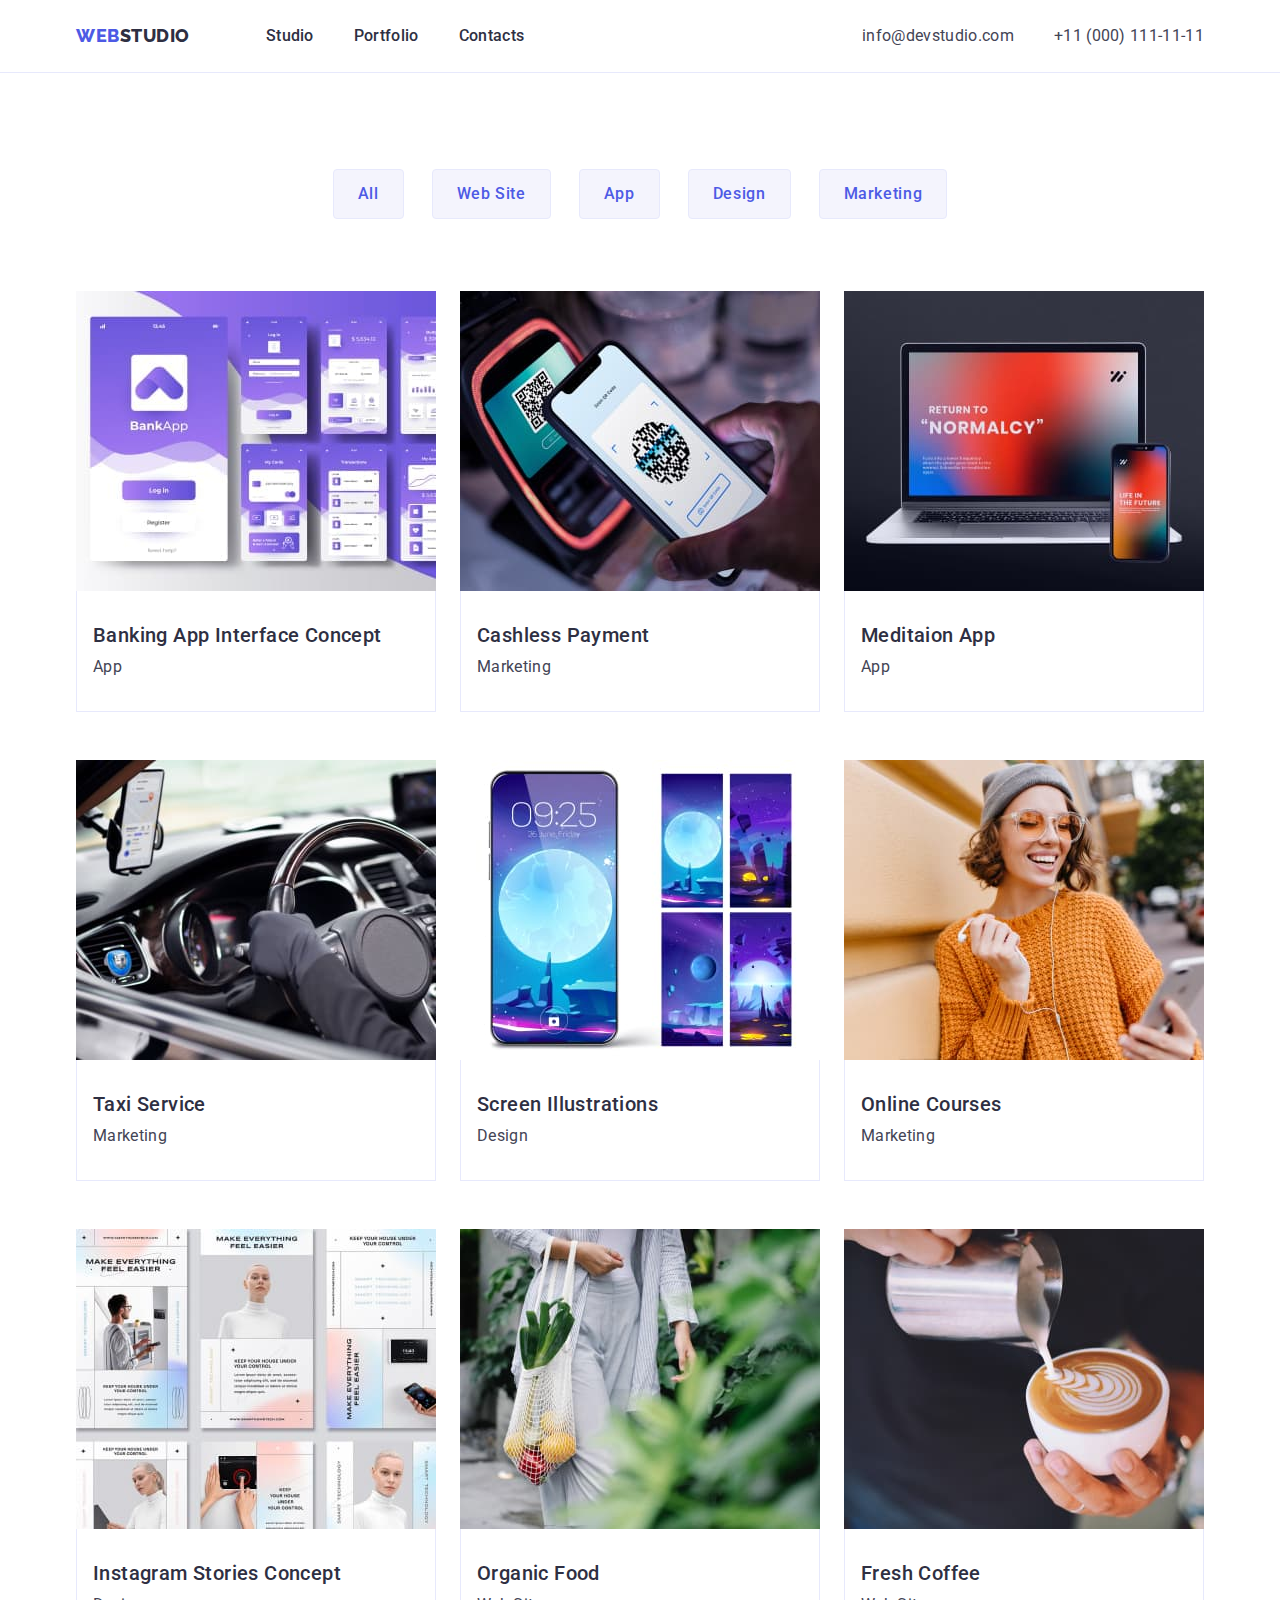
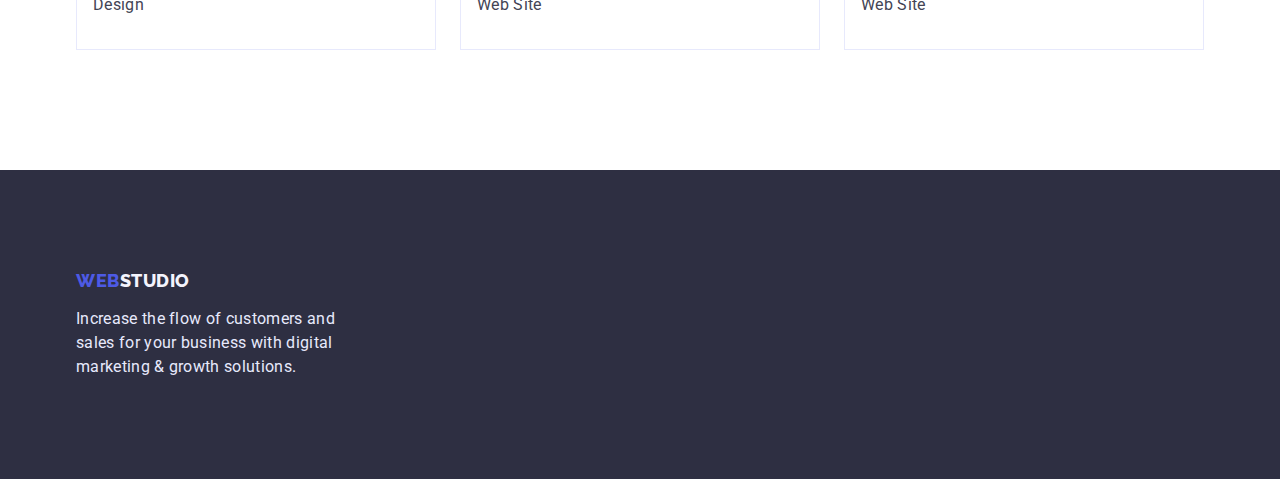
==== portfolio.html @ 1bf8ed66 "Initial commit" ====
<!DOCTYPE html>
<html lang="en">
  <head>
    <meta charset="UTF-8" />
    <meta http-equiv="X-UA-Compatible" content="IE=edge" />
    <meta name="viewport" content="width=, initial-scale=1.0" />
    <title>Document</title>
    <link rel="preconnect" href="https://fonts.googleapis.com" />
    <link rel="preconnect" href="https://fonts.gstatic.com" crossorigin />
    <link
      href="https://fonts.googleapis.com/css2?family=Raleway:wght@800&family=Roboto:wght@400;500;700;900&display=swap"
      rel="stylesheet"
    />
    <link
      rel="stylesheet"
      href="https://cdn.jsdelivr.net/npm/modern-normalize@1.1.0/modern-normalize.min.css"
    />
    <link rel="stylesheet" href="./css/style.css" />
  </head>
  <body>
    <header class="section-header">
      <div class="container header-container">
        <nav class="header-navigation">
          <a class="header-logo link" href="./index.html">
            <span>Web</span>Studio</a
          >
          <ul class="header-list list">
            <li class="header-links">
              <a class="header-link link" href="./index.html">Studio</a>
            </li>
            <li class="header-links">
              <a class="header-link link" href="./index.html">Portfolio</a>
            </li>
            <li class="header-links">
              <a class="header-link link" href="#Contacts">Contacts</a>
            </li>
          </ul>
        </nav>
        <address class="link-address">
          <ul class="contact-list list">
            <li class="contact-item">
              <a class="contact-link link" href="mailto:info@devstudio.com"
                >info@devstudio.com</a
              >
            </li>
            <li class="contact-item">
              <a class="contact-tel link" href="tel:+110001111111"
                >+11 (000) 111-11-11</a
              >
            </li>
          </ul>
        </address>
      </div>
    </header>
    <!-- main -->
    <main>
      <section class="portfolio section">
        <div class="container">
          <h1 class="visually-hidden">Portfolio</h1>
          <ul class="list-btn list">
            <li class="btn">
              <button type="button" class="btn-items">All</button>
            </li>
            <li class="btn">
              <button type="button" class="btn-items">Web Site</button>
            </li>
            <li class="btn">
              <button type="button" class="btn-items">App</button>
            </li>
            <li class="btn">
              <button type="button" class="btn-items">Design</button>
            </li>
            <li class="btn">
              <button type="button" class="btn-items">Marketing</button>
            </li>
          </ul>
          <ul class="image-list list">
            <li class="image-item">
              <img
                src="./images/functions.jpg"
                alt="seven slides with functions of the banking app"
                width="360"
                height="300"
              />
              <div class="img">
                <h2 class="image-subtitle section-subtitle">
                  Banking App Interface Concept
                </h2>
                <p class="image-text section-text">App</p>
              </div>
            </li>
            <li class="image-item">
              <img
                src="./images/contact.jpg"
                alt="a phone in a hand scans QR-code"
                width="360"
                height="300"
              />
              <div class="img">
                <h2 class="image-subtitle section-subtitle">
                  Cashless Payment
                </h2>
                <p class="image-text section-text">Marketing</p>
              </div>
            </li>
            <li class="image-item">
              <img
                src="./images/screans.jpg"
                alt="phone near laptop with the same images on screens"
                width="360"
                height="300"
              />
              <div class="img">
                <h2 class="image-subtitle section-subtitle">Meditaion App</h2>
                <p class="image-text section-text">App</p>
              </div>
            </li>
            <li class="image-item">
              <img
                src="./images/driving.jpg"
                alt="using a phone during driving"
                width="360"
                height="300"
              />
              <div class="img">
                <h2 class="image-subtitle section-subtitle">Taxi Service</h2>
                <p class="image-text section-text">Marketing</p>
              </div>
            </li>
            <li class="image-item">
              <img
                src="./images/phone_screan.jpg"
                alt="five examples of phone screensaver"
                width="360"
                height="300"
              />
              <div class="img">
                <h2 class="image-subtitle section-subtitle">
                  Screen Illustrations
                </h2>
                <p class="image-text section-text">Design</p>
              </div>
            </li>
            <li class="image-item">
              <img
                src="./images/girl.jpg"
                alt="smiling girl in glasses communikates by phone"
                width="360"
                height="300"
              />
              <div class="img">
                <h2 class="image-subtitle section-subtitle">Online Courses</h2>
                <p class="image-text section-text">Marketing</p>
              </div>
            </li>
            <li class="image-item">
              <img
                src="./images/slides.jpg"
                alt="slides with information how you can use smart technology"
                width="360"
                height="300"
              />
              <div class="img">
                <h2 class="image-subtitle section-subtitle">
                  Instagram Stories Concept
                </h2>
                <p class="image-text section-text">Design</p>
              </div>
            </li>
            <li class="image-item">
              <img
                src="./images/shopping.jpg"
                alt="a woman's walking with a bag of vegetables"
                width="360"
                height="300"
              />
              <div class="img">
                <h2 class="image-subtitle section-subtitle">Organic Food</h2>
                <p class="image-text section-text">Web Site</p>
              </div>
            </li>
            <li class="image-item">
              <img
                src="./images/coffee.jpg"
                alt="a man with cup of coffee in a hand drowing a picture by milk"
                width="360"
                height="300"
              />
              <div class="img">
                <h2 class="image-subtitle section-subtitle">Fresh Coffee</h2>
                <p class="image-text section-text">Web Site</p>
              </div>
            </li>
          </ul>
        </div>
      </section>
    </main>
    <!-- footer -->
    <footer class="footer">
      <div class="container">
        <a class="footer-logo link" href="./index.html">
          <span>Web</span>Studio</a
        >
        <p class="footer-text">
          Increase the flow of customers and sales for your business with
          digital marketing & growth solutions.
        </p>
      </div>
    </footer>
  </body>
</html>
---- css/style.css ----
:root {
  --main-title-color: #2e2f42;
  --second-title-color: #ffffff;
  --main-text-color: #434455;
  --second-text-color: #e7e9fc;
  --main-link-text-color: #2e2f42;
  --second-link-text-color: #4d5ae5;
  --third-link-text-color: #f4f4fd;
  --main-btn-text-color: #4d5ae5;
  --second-btn-text-color: #ffffff;
  --main-btn-bcg-color: #4d5ae5;
  --second-btn-bcg-color: #f4f4fd;
  --hero-btn-bcg-color: #404bbf;
  --accent-color: #4d5ae5;
  --main-bcg-color: #ffffff;
  --second-bcg-color: #2e2f42;
  --third-bcg-color: #f4f4fd;
}

/* body */
body {
  font-family: "Roboto", sans-serif;
  background-color: var(--main-bcg-color);
  font-size: 16px;
}

.list {
  padding: 0;
  margin: 0;

  list-style: none;
}

.list-item {
  width: calc((100% - 72px) / 4);
}
.list-item:not(:last-child) {
  margin-right: 24px;
}
h1,
h2,
h3,
p {
  margin-top: 0;
  margin-bottom: 0;
}
.link {
  text-decoration: none;
}
.section-title {
  margin-bottom: 72px;
  text-align: center;

  font-size: 36px;
  line-height: 1.11;

  letter-spacing: 0.02em;
  text-transform: capitalize;
  color: var(--main-title-color);
}
.section-subtitle {
  margin-bottom: 8px;

  font-weight: 500;
  font-size: 20px;
  line-height: 1.2;
  letter-spacing: 0.02em;
  color: var(--main-title-color);
}
.section-text {
  line-height: 1.5;
  letter-spacing: 0.02em;
  color: var(--main-text-color);
}
.visually-hidden {
  position: absolute;
  white-space: nowrap;
  width: 1px;
  height: 1px;
  overflow: hidden;
  border: 0;
  padding: 0;
  clip: rect(0 0 0 0);
  clip-path: inset(50%);
  margin: -1px;
}
.section{
  padding: 120px 0;
}
.container {
  max-width: 1158px;
  padding: 0px 15px;
  margin: 0 auto;
}

img {
  display: block;
  max-width: 100%;
  height: auto;
}
/* header */
.section-header {
  border-bottom: 1px solid #e7e9fc;
}
.header-container {
  display: flex;
  align-items: center;
  justify-content: space-between;
}

.header-navigation {
  display: flex;
  align-items: center;
}

.header-list,
.contact-list {
  display: flex;
}

.header-list .link,
.contact-list .link {
  display: block;
  padding: 24px 0;
}

.header-links:not(:last-child),
.contact-item:not(:last-child) {
  margin-right: 40px;
}

.header-link {
  font-weight: 500;
  line-height: 1.5;
  letter-spacing: 0.02em;
  color: var(--main-link-text-color);
}
.header-link:hover,
.header-link:focus {
  color: var(--accent-color);
}
.header-logo {
  margin-right: 76px;
  font-family: "Raleway", sans-serif;
  font-weight: 800;
  font-size: 18px;
  line-height: 1.33;
  
  letter-spacing: 0.03em;
  text-transform: uppercase;
  color: var(--main-link-text-color);
}

.header-logo span {
  color: var(--second-link-text-color);
}

.link-address {
  font-style: normal;
}

.contact-list {
  margin-left: auto;
}

.contact-item {
  display: block;
}

.contact-link,
.contact-tel {
  line-height: 1.5;
  letter-spacing: 0.02em;
  color: var(--main-text-color);
}
.contact-link:hover,
.contact-link:focus {
  color: var(--accent-color);
}

/* section1 */
.hero {
  padding: 188px 0;
  text-align: center;
  background: var(--second-bcg-color);
}
.hero-title {
  width: 500px;
  margin: 0 auto  64px;

  font-size: 56px;
  line-height: 1.07;
  letter-spacing: 0.02em;
  color: var(--second-title-color);
}

.hero-btn {
  border: none;
  display: inline-block;
  padding: 16px 32px;
  font-family: inherit;
  font-weight: 500;
  font-size: 16px;
  line-height: 1.5;
  letter-spacing: 0.04em;
  color: var(--second-btn-text-color);
  background: var(--main-btn-bcg-color);
  box-shadow: 0px 4px 4px rgba(0, 0, 0, 0.15);
  border-radius: 4px;
  cursor: pointer;
}
.hero-btn:hover,
.hero-btn:focus {
  background: var(--hero-btn-bcg-color);
  box-shadow: 0px 4px 4px rgba(0, 0, 0, 0.15);
  border-radius: 4px;
}
/* Portfolio */
.btn {
  display: inline-block;
}
.list-btn .btn + .btn {
  margin-left: 24px;
}

.list-btn {
  margin-bottom: 72px;
  text-align: center;
}

.btn-items {
  padding: 12px 24px;

  font-family: inherit;
  font-weight: 500;
  font-size: 16px;
  line-height: 1.5;
  display: flex;
  align-items: center;
  text-align: center;
  letter-spacing: 0.04em;
  color: var(--main-btn-text-color);
  background: var(--second-btn-bcg-color);
  border: 1px solid #e7e9fc;
  border-radius: 4px;
  cursor: pointer;
}

.btn-items:hover,
.btn-items:focus {
  background: var(--main-btn-bcg-color);
  box-shadow: 0px 3px 1px rgba(0, 0, 0, 0.1), 0px 2px 1px rgba(0, 0, 0, 0.08),
    0px 2px 2px rgba(0, 0, 0, 0.12);
  border-radius: 4px;
  color: var(--second-btn-text-color);
}

.portfolio {
  padding-top: 96px;
}
.image-list {
  display: flex;
  flex-wrap: wrap;
  row-gap: 48px;
  column-gap: 24px;
}

.image-item {
  width: calc((100% - 48px) / 3);
  padding: 0;
}

.img {
  padding: 32px 16px;
  border-right: 1px solid #e7e9fc;
  border-left: 1px solid #e7e9fc;
  border-bottom: 1px solid #e7e9fc;
}

/* section2 */

.feature-list {
  display: flex;
}

.list .list-item {
  text-align: left;
}

/* section3 */
.about {
  padding-top: 0;
}
.list-about {
  display: flex;
  gap: 24px;
}
.list-about-item {
  min-width: 360px;
}

/* section4 */
.team {
  background: var(--third-bcg-color);
}
.about-team {
  display: flex;
  flex-wrap: wrap;
  gap: 24px;
}
.card-content {
  padding: 32px 0;
}
.team-card {
  display: inline-block;
  text-align: center;

  background: var(--main-bcg-color);
  box-shadow: 0px 1px 6px rgba(46, 47, 66, 0.08),
    0px 1px 1px rgba(46, 47, 66, 0.16), 0px 2px 1px rgba(46, 47, 66, 0.08);
  border-radius: 0px 0px 4px 4px;
}
/* footer */
.footer {
  padding: 100px 0;

  background: var(--second-bcg-color);
}

.footer-logo {
  margin-bottom: 16px;
  font-family: "Raleway", sans-serif;
  font-style: normal;
  font-weight: 800;
  font-size: 18px;
  line-height: 1.17;
  display: block;
  
  letter-spacing: 0.03em;
  text-transform: uppercase;
  color: var(--third-link-text-color);
}
.footer-logo span {
  color: var(--second-link-text-color);
}
.footer-text {
  width: 264px;
  text-align: left;
  line-height: 1.5;
  letter-spacing: 0.02em;
  color: var(--second-text-color);
}
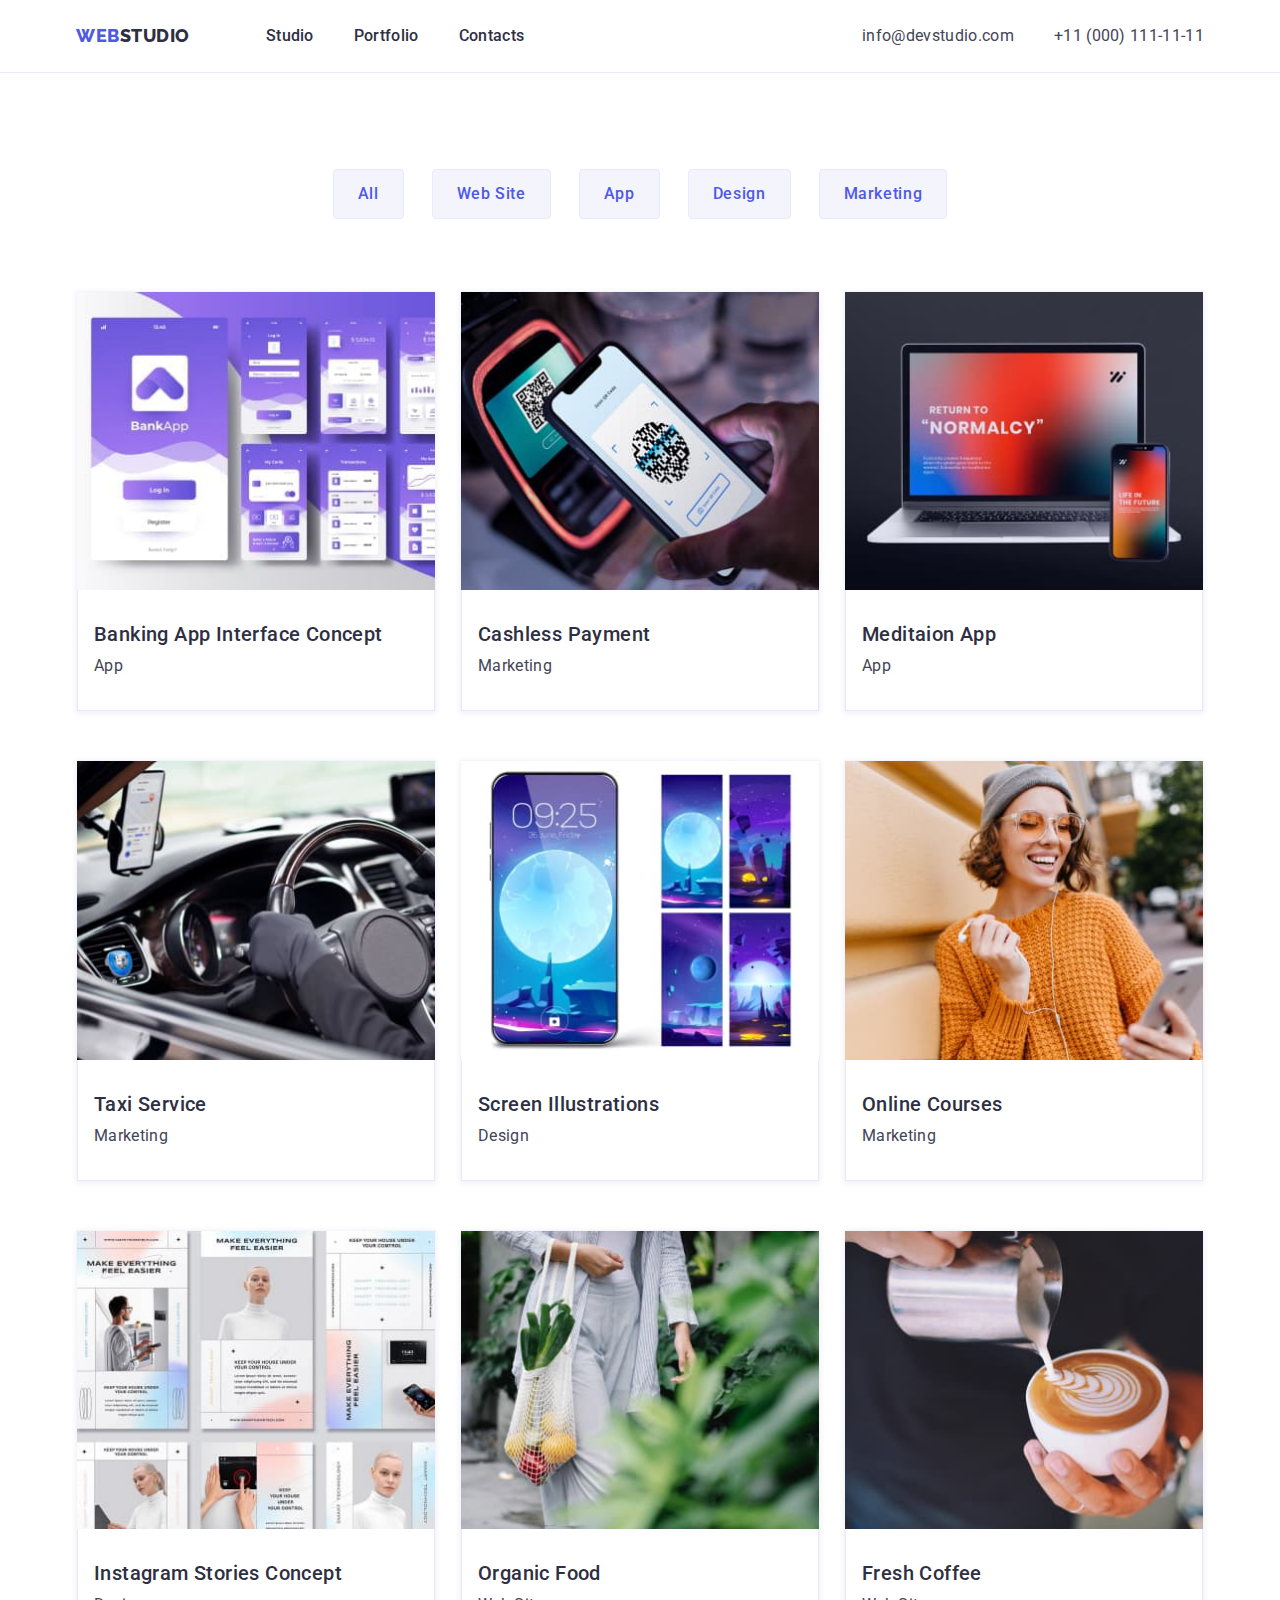
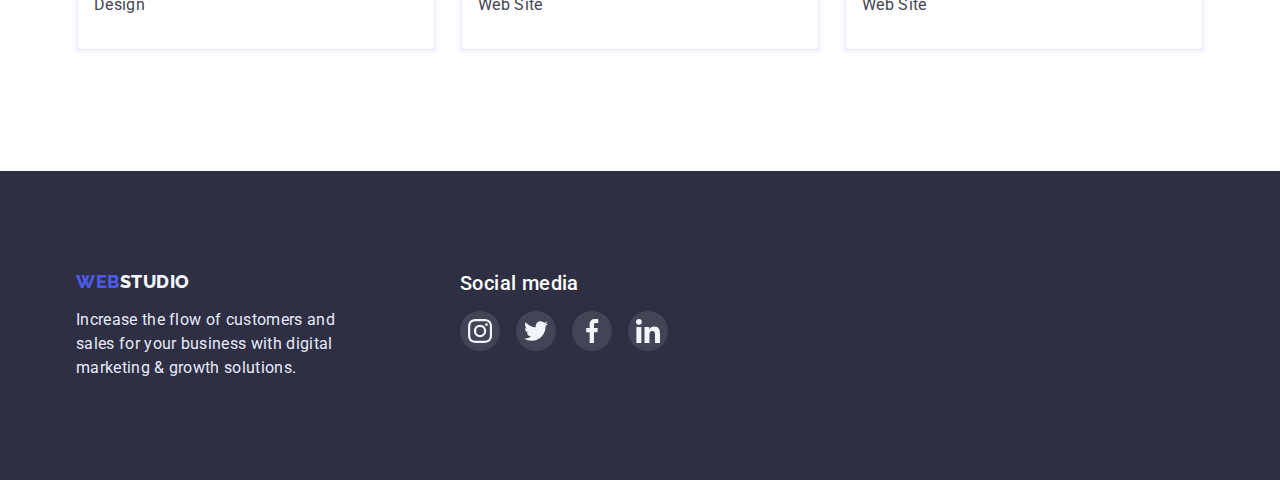
==== commit ca1b8a00: "update style.css, index.html, portfolio.html" ====
--- a/portfolio.html
+++ b/portfolio.html
@@ -18,7 +18,7 @@
     <link rel="stylesheet" href="./css/style.css" />
   </head>
   <body>
-    <header class="section-header">
+    <header class="section-header section">
       <div class="container header-container">
         <nav class="header-navigation">
           <a class="header-logo link" href="./index.html">
@@ -196,15 +196,50 @@
       </section>
     </main>
     <!-- footer -->
-    <footer class="footer">
-      <div class="container">
-        <a class="footer-logo link" href="./index.html">
-          <span>Web</span>Studio</a
-        >
-        <p class="footer-text">
-          Increase the flow of customers and sales for your business with
-          digital marketing & growth solutions.
-        </p>
+    <footer class="footer section">
+      <div class="footer-container container">
+        <div class="footer-asaid">
+          <a class="footer-logo link" href="./index.html">
+            <span>Web</span>Studio</a
+          >
+          <p class="footer-text">
+            Increase the flow of customers and sales for your business with
+            digital marketing & growth solutions.
+          </p>
+        </div>
+        <div class="footer-link">
+          <h3 class="footer-subtitle section-subtitle">Social media</h3>
+          <ul class="footer-social-list list">
+            <li class="footer-social-item">
+              <a class="footer-social-link" href="">
+                <svg class="footer-social-icon" width="24" height="24">
+                  <use href="./images/icons.svg#instagram"></use>
+                </svg>
+              </a>
+            </li>
+            <li class="footer-social-item">
+              <a class="footer-social-link" href="">
+                <svg class="footer-social-icon" width="24" height="24">
+                  <use href="./images/icons.svg#twitter"></use>
+                </svg>
+              </a>
+            </li>
+            <li class="footer-social-item">
+              <a class="footer-social-link" href="">
+                <svg class="footer-social-icon" width="24" height="24">
+                  <use href="./images/icons.svg#facebook"></use>
+                </svg>
+              </a>
+            </li>
+            <li class="footer-social-item">
+              <a class="footer-social-link" href="">
+                <svg class="footer-social-icon" width="24" height="24">
+                  <use href="./images/icons.svg#linkedin"></use>
+                </svg>
+              </a>
+            </li>
+          </ul>
+        </div>
       </div>
     </footer>
   </body>
--- a/css/style.css
+++ b/css/style.css
@@ -84,7 +84,9 @@
   clip-path: inset(50%);
   margin: -1px;
 }
-.section{
+.section {
+  max-width: 1440px;
+  margin: 0 auto;
   padding: 120px 0;
 }
 .container {
@@ -100,6 +102,7 @@
 }
 /* header */
 .section-header {
+  padding: 0;
   border-bottom: 1px solid #e7e9fc;
 }
 .header-container {
@@ -145,7 +148,7 @@
   font-weight: 800;
   font-size: 18px;
   line-height: 1.33;
-  
+
   letter-spacing: 0.03em;
   text-transform: uppercase;
   color: var(--main-link-text-color);
@@ -183,10 +186,19 @@
   padding: 188px 0;
   text-align: center;
   background: var(--second-bcg-color);
+
+  background-image: linear-gradient(
+      rgba(46, 47, 66, 0.7),
+      rgba(46, 47, 66, 0.7)
+    ),
+    url(../images/people-office.jpg);
+  background-repeat: no-repeat;
+  background-position: center;
+  background-size: cover;
 }
 .hero-title {
   width: 500px;
-  margin: 0 auto  64px;
+  margin: 0 auto 64px;
 
   font-size: 56px;
   line-height: 1.07;
@@ -268,8 +280,15 @@
 .image-item {
   width: calc((100% - 48px) / 3);
   padding: 0;
-}
-
+  border: 0.5px solid #f4f4fd;
+  box-shadow: 0px 1px 6px rgba(46, 47, 66, 0.08);
+}
+.image-item:hover,
+.image-item:focus {
+  border: 0.5px solid #f4f4fd;
+  box-shadow: 0px 1px 6px rgba(46, 47, 66, 0.08),
+    0px 1px 1px rgba(46, 47, 66, 0.16), 0px 2px 1px rgba(46, 47, 66, 0.08);
+}
 .img {
   padding: 32px 16px;
   border-right: 1px solid #e7e9fc;
@@ -286,6 +305,21 @@
 .list .list-item {
   text-align: left;
 }
+.icon-antenna::before {
+  background-image: url(../images/icons.svg#antenna);
+}
+.list-item-icon::before {
+  display: block;
+  content: "";
+  margin-bottom: 8px;
+  height: 112px;
+  background-image: url("../images/icons.svg#antenna");
+  background-size: contain;
+  background-repeat: no-repeat;
+  background-position: center;
+  background-color: #f4f4fd;
+  border-radius: 4px;
+}
 
 /* section3 */
 .about {
@@ -297,6 +331,7 @@
 }
 .list-about-item {
   min-width: 360px;
+  border: 1px solid #e7e9fc;
 }
 
 /* section4 */
@@ -311,6 +346,35 @@
 .card-content {
   padding: 32px 0;
 }
+.team-text {
+  margin-bottom: 8px;
+}
+.social-list {
+  display: flex;
+  justify-content: center;
+  gap: 24px;
+}
+.social-list-link {
+  display: flex;
+  justify-content: center;
+  align-items: center;
+  height: 40px;
+  width: 40px;
+
+  background-color: #4d5ae5;
+  border-radius: 50%;
+}
+.social-list-icon {
+  fill: #f4f4fd;
+}
+.social-list-link:hover,
+.social-list-link:focus {
+  background-color: #404bbf;
+}
+/* .social-list-link:hover .social-list-icon,
+.social-list-link:focus .social-list-icon {
+  fill: aqua;
+} */
 .team-card {
   display: inline-block;
   text-align: center;
@@ -320,11 +384,45 @@
     0px 1px 1px rgba(46, 47, 66, 0.16), 0px 2px 1px rgba(46, 47, 66, 0.08);
   border-radius: 0px 0px 4px 4px;
 }
+
+/* section5 */
+.customers {
+  padding-top: 130px;
+}
+.logo-list {
+  display: flex;
+  justify-content: center;
+  gap: 24px;
+}
+
+.logo-list-link {
+  display: flex;
+  justify-content: center;
+  align-items: center;
+  width: 168px;
+  height: 88px;
+  border: 1px solid #8e8f99;
+  border-radius: 4px;
+}
+.logo-list-link:is(:hover, :focus) {
+  border-color: #404bbf;
+}
+.logo-list-icon {
+  fill: #8e8f99;
+}
+
+.logo-list-link:is(:hover, :focus) .logo-list-icon {
+  fill: #404bbf;
+}
 /* footer */
 .footer {
   padding: 100px 0;
-
   background: var(--second-bcg-color);
+}
+.footer-container {
+  display: flex;
+  flex-wrap: wrap;
+  justify-content: flex-start;
 }
 
 .footer-logo {
@@ -335,7 +433,7 @@
   font-size: 18px;
   line-height: 1.17;
   display: block;
-  
+
   letter-spacing: 0.03em;
   text-transform: uppercase;
   color: var(--third-link-text-color);
@@ -350,3 +448,33 @@
   letter-spacing: 0.02em;
   color: var(--second-text-color);
 }
+/* footer-social */
+.footer-link {
+  margin-left: 120px;
+  max-width: 208px;
+  height: 80px;
+}
+.footer-subtitle {
+  margin-bottom: 16px;
+  color: var(--second-title-color);
+}
+.footer-social-list {
+  display: flex;
+  justify-content: center;
+  gap: 16px;
+}
+.footer-social-link {
+  display: flex;
+  justify-content: center;
+  align-items: center;
+  width: 40px;
+  height: 40px;
+  border-radius: 50%;
+  background: rgba(255, 255, 255, 0.1);
+}
+.footer-social-icon {
+  fill: #f4f4fd;
+}
+.footer-social-link:is(:hover, :focus) {
+  background-color: #31d0aa;
+}
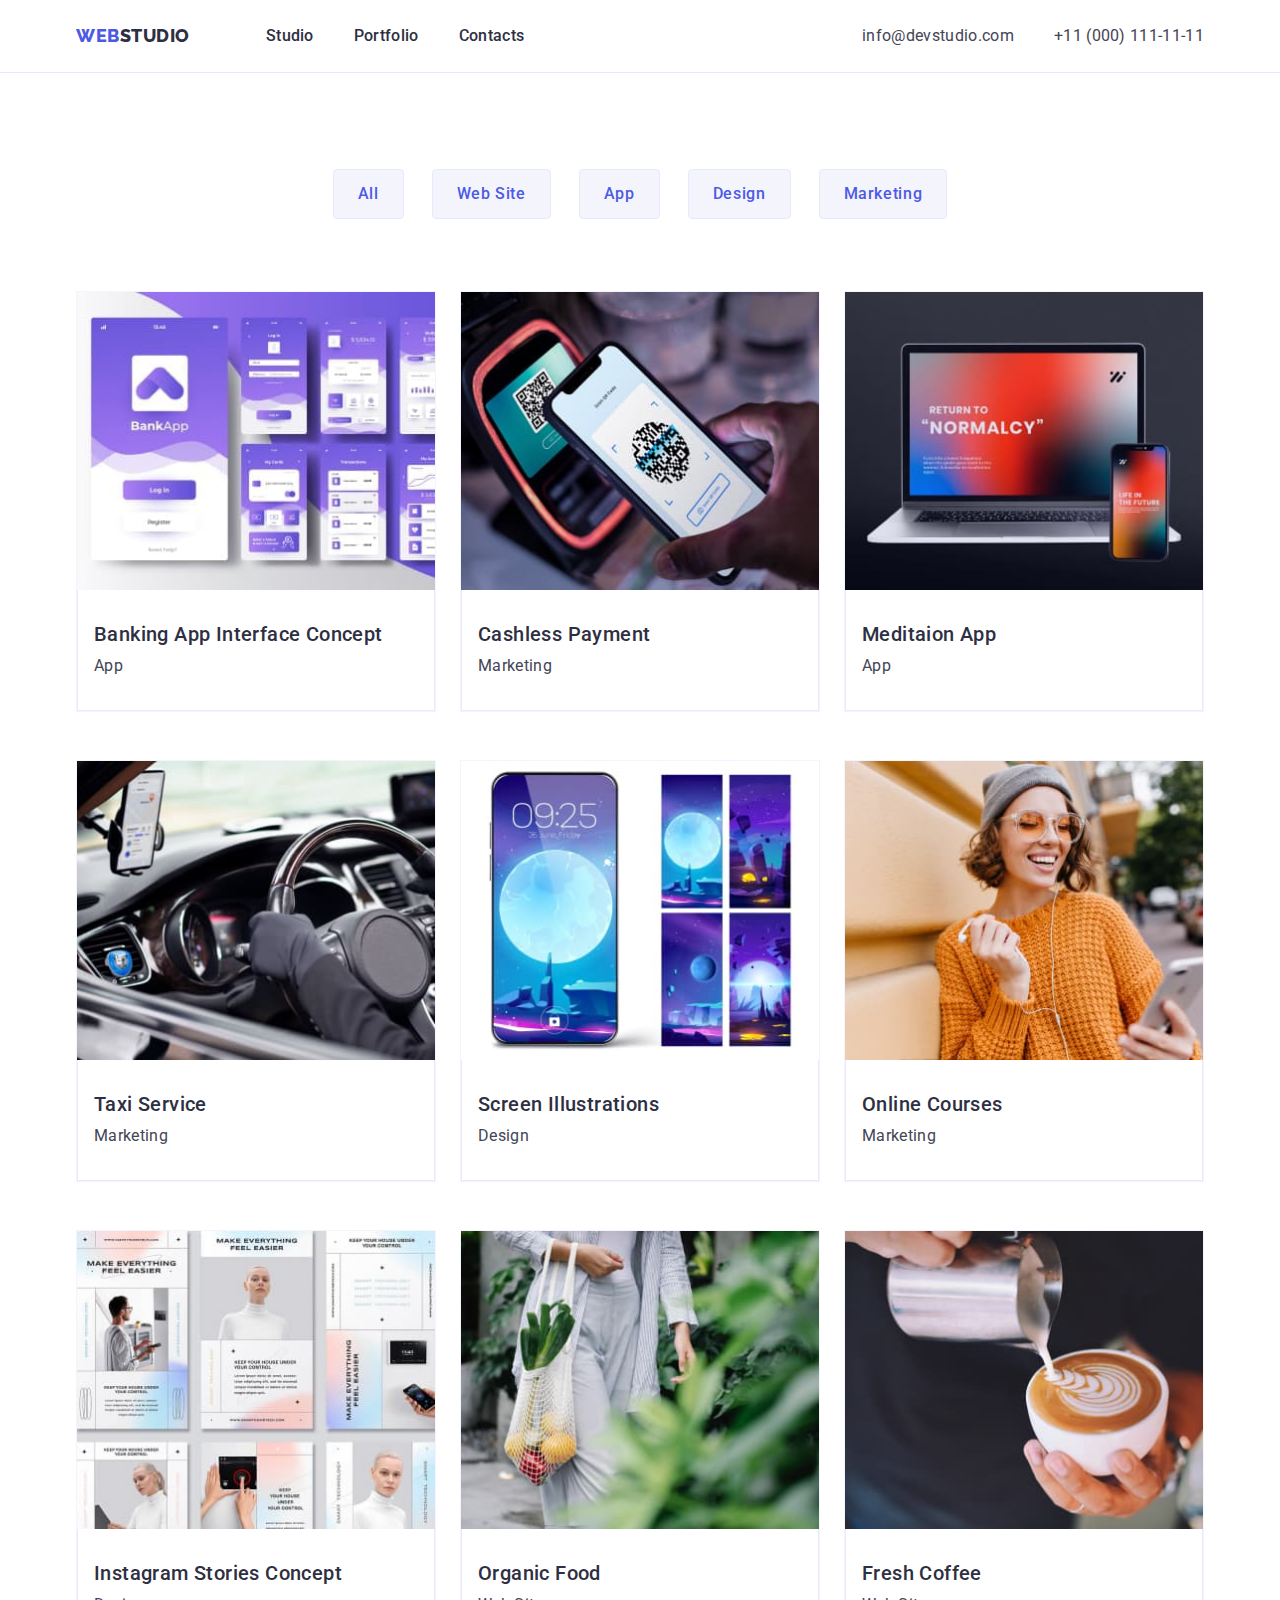
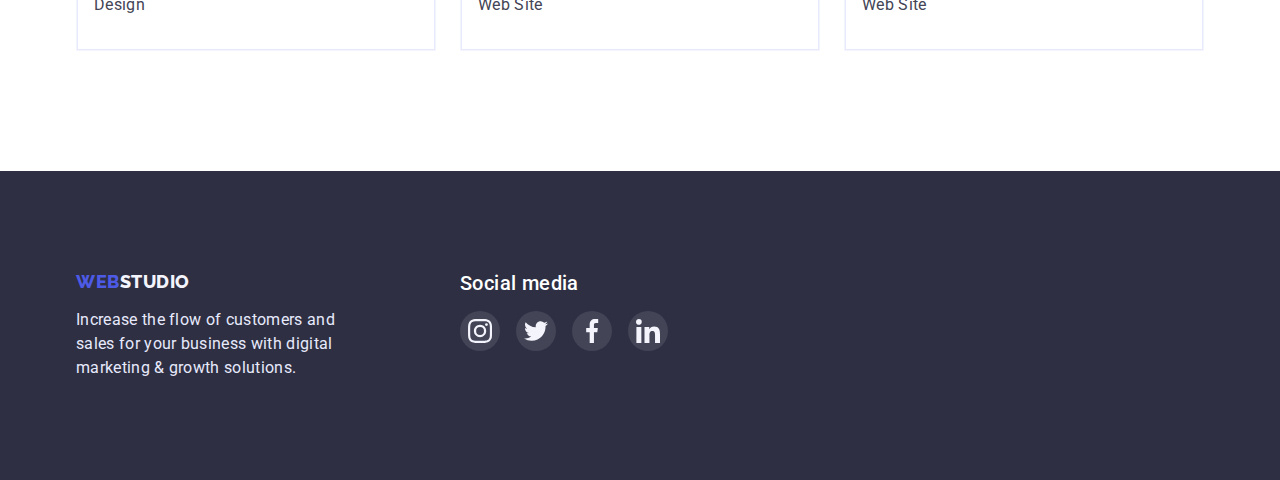
==== commit 8e340115: "update style.css, index.html, portfolio.html" ====
--- a/portfolio.html
+++ b/portfolio.html
@@ -18,7 +18,7 @@
     <link rel="stylesheet" href="./css/style.css" />
   </head>
   <body>
-    <header class="section-header section">
+    <header class="header">
       <div class="container header-container">
         <nav class="header-navigation">
           <a class="header-logo link" href="./index.html">
@@ -54,7 +54,7 @@
     </header>
     <!-- main -->
     <main>
-      <section class="portfolio section">
+      <section class="portfolio">
         <div class="container">
           <h1 class="visually-hidden">Portfolio</h1>
           <ul class="list-btn list">
@@ -62,141 +62,167 @@
               <button type="button" class="btn-items">All</button>
             </li>
             <li class="btn">
-              <button type="button" class="btn-items">Web Site</button>
-            </li>
-            <li class="btn">
-              <button type="button" class="btn-items">App</button>
-            </li>
-            <li class="btn">
-              <button type="button" class="btn-items">Design</button>
-            </li>
-            <li class="btn">
-              <button type="button" class="btn-items">Marketing</button>
+              <button id="web-site" type="button" class="btn-items">
+                Web Site
+              </button>
+            </li>
+            <li class="btn">
+              <button id="app" type="button" class="btn-items">App</button>
+            </li>
+            <li class="btn">
+              <button id="design" type="button" class="btn-items">
+                Design
+              </button>
+            </li>
+            <li class="btn">
+              <button id="marketing" type="button" class="btn-items">
+                Marketing
+              </button>
             </li>
           </ul>
           <ul class="image-list list">
             <li class="image-item">
-              <img
-                src="./images/functions.jpg"
-                alt="seven slides with functions of the banking app"
-                width="360"
-                height="300"
-              />
-              <div class="img">
-                <h2 class="image-subtitle section-subtitle">
-                  Banking App Interface Concept
-                </h2>
-                <p class="image-text section-text">App</p>
-              </div>
-            </li>
-            <li class="image-item">
-              <img
-                src="./images/contact.jpg"
-                alt="a phone in a hand scans QR-code"
-                width="360"
-                height="300"
-              />
-              <div class="img">
-                <h2 class="image-subtitle section-subtitle">
-                  Cashless Payment
-                </h2>
-                <p class="image-text section-text">Marketing</p>
-              </div>
-            </li>
-            <li class="image-item">
-              <img
-                src="./images/screans.jpg"
-                alt="phone near laptop with the same images on screens"
-                width="360"
-                height="300"
-              />
-              <div class="img">
-                <h2 class="image-subtitle section-subtitle">Meditaion App</h2>
-                <p class="image-text section-text">App</p>
-              </div>
-            </li>
-            <li class="image-item">
-              <img
-                src="./images/driving.jpg"
-                alt="using a phone during driving"
-                width="360"
-                height="300"
-              />
-              <div class="img">
-                <h2 class="image-subtitle section-subtitle">Taxi Service</h2>
-                <p class="image-text section-text">Marketing</p>
-              </div>
-            </li>
-            <li class="image-item">
-              <img
-                src="./images/phone_screan.jpg"
-                alt="five examples of phone screensaver"
-                width="360"
-                height="300"
-              />
-              <div class="img">
-                <h2 class="image-subtitle section-subtitle">
-                  Screen Illustrations
-                </h2>
-                <p class="image-text section-text">Design</p>
-              </div>
-            </li>
-            <li class="image-item">
-              <img
-                src="./images/girl.jpg"
-                alt="smiling girl in glasses communikates by phone"
-                width="360"
-                height="300"
-              />
-              <div class="img">
-                <h2 class="image-subtitle section-subtitle">Online Courses</h2>
-                <p class="image-text section-text">Marketing</p>
-              </div>
-            </li>
-            <li class="image-item">
-              <img
-                src="./images/slides.jpg"
-                alt="slides with information how you can use smart technology"
-                width="360"
-                height="300"
-              />
-              <div class="img">
-                <h2 class="image-subtitle section-subtitle">
-                  Instagram Stories Concept
-                </h2>
-                <p class="image-text section-text">Design</p>
-              </div>
-            </li>
-            <li class="image-item">
-              <img
-                src="./images/shopping.jpg"
-                alt="a woman's walking with a bag of vegetables"
-                width="360"
-                height="300"
-              />
-              <div class="img">
-                <h2 class="image-subtitle section-subtitle">Organic Food</h2>
-                <p class="image-text section-text">Web Site</p>
-              </div>
-            </li>
-            <li class="image-item">
-              <img
-                src="./images/coffee.jpg"
-                alt="a man with cup of coffee in a hand drowing a picture by milk"
-                width="360"
-                height="300"
-              />
-              <div class="img">
-                <h2 class="image-subtitle section-subtitle">Fresh Coffee</h2>
-                <p class="image-text section-text">Web Site</p>
-              </div>
+              <a class="img-link" href="#app">
+                <img
+                  src="./images/functions.jpg"
+                  alt="seven slides with functions of the banking app"
+                  width="360"
+                  height="300"
+                />
+                <div class="img">
+                  <h2 class="image-subtitle section-subtitle">
+                    Banking App Interface Concept
+                  </h2>
+                  <p class="image-text section-text">App</p>
+                </div>
+              </a>
+            </li>
+            <li class="image-item">
+              <a class="img-link" href="#marketing">
+                <img
+                  src="./images/contact.jpg"
+                  alt="a phone in a hand scans QR-code"
+                  width="360"
+                  height="300"
+                />
+                <div class="img">
+                  <h2 class="image-subtitle section-subtitle">
+                    Cashless Payment
+                  </h2>
+                  <p class="image-text section-text">Marketing</p>
+                </div>
+              </a>
+            </li>
+            <li class="image-item">
+              <a class="img-link" href="#app">
+                <img
+                  src="./images/screans.jpg"
+                  alt="phone near laptop with the same images on screens"
+                  width="360"
+                  height="300"
+                />
+                <div class="img">
+                  <h2 class="image-subtitle section-subtitle">Meditaion App</h2>
+                  <p class="image-text section-text">App</p>
+                </div>
+              </a>
+            </li>
+            <li class="image-item">
+              <a class="img-link" href="#marketing">
+                <img
+                  src="./images/driving.jpg"
+                  alt="using a phone during driving"
+                  width="360"
+                  height="300"
+                />
+                <div class="img">
+                  <h2 class="image-subtitle section-subtitle">Taxi Service</h2>
+                  <p class="image-text section-text">Marketing</p>
+                </div>
+              </a>
+            </li>
+            <li class="image-item">
+              <a class="img-link" href="#design">
+                <img
+                  src="./images/phone_screan.jpg"
+                  alt="five examples of phone screensaver"
+                  width="360"
+                  height="300"
+                />
+                <div class="img">
+                  <h2 class="image-subtitle section-subtitle">
+                    Screen Illustrations
+                  </h2>
+                  <p class="image-text section-text">Design</p>
+                </div>
+              </a>
+            </li>
+            <li class="image-item">
+              <a class="img-link" href="#marketing">
+                <img
+                  src="./images/girl.jpg"
+                  alt="smiling girl in glasses communikates by phone"
+                  width="360"
+                  height="300"
+                />
+                <div class="img">
+                  <h2 class="image-subtitle section-subtitle">
+                    Online Courses
+                  </h2>
+                  <p class="image-text section-text">Marketing</p>
+                </div>
+              </a>
+            </li>
+            <li class="image-item">
+              <a class="img-link" href="#design">
+                <img
+                  src="./images/slides.jpg"
+                  alt="slides with information how you can use smart technology"
+                  width="360"
+                  height="300"
+                />
+                <div class="img">
+                  <h2 class="image-subtitle section-subtitle">
+                    Instagram Stories Concept
+                  </h2>
+                  <p class="image-text section-text">Design</p>
+                </div>
+              </a>
+            </li>
+            <li class="image-item">
+              <a class="img-link" href="#web-site">
+                <img
+                  src="./images/shopping.jpg"
+                  alt="a woman's walking with a bag of vegetables"
+                  width="360"
+                  height="300"
+                />
+                <div class="img">
+                  <h2 class="image-subtitle section-subtitle">Organic Food</h2>
+                  <p class="image-text section-text">Web Site</p>
+                </div>
+              </a>
+            </li>
+            <li class="image-item">
+              <a class="img-link" href="#web-site">
+                <img
+                  src="./images/coffee.jpg"
+                  alt="a man with cup of coffee in a hand drowing a picture by milk"
+                  width="360"
+                  height="300"
+                />
+                <div class="img">
+                  <h2 class="image-subtitle section-subtitle">Fresh Coffee</h2>
+                  <p class="image-text section-text">Web Site</p>
+                </div>
+              </a>
             </li>
           </ul>
         </div>
       </section>
     </main>
     <!-- footer -->
-    <footer class="footer section">
+    <footer class="footer">
       <div class="footer-container container">
         <div class="footer-asaid">
           <a class="footer-logo link" href="./index.html">
--- a/css/style.css
+++ b/css/style.css
@@ -15,6 +15,7 @@
   --main-bcg-color: #ffffff;
   --second-bcg-color: #2e2f42;
   --third-bcg-color: #f4f4fd;
+  --border-color: #404bbf;
 }
 
 /* body */
@@ -84,11 +85,7 @@
   clip-path: inset(50%);
   margin: -1px;
 }
-.section {
-  max-width: 1440px;
-  margin: 0 auto;
-  padding: 120px 0;
-}
+
 .container {
   max-width: 1158px;
   padding: 0px 15px;
@@ -101,8 +98,7 @@
   height: auto;
 }
 /* header */
-.section-header {
-  padding: 0;
+.header {
   border-bottom: 1px solid #e7e9fc;
 }
 .header-container {
@@ -181,7 +177,7 @@
   color: var(--accent-color);
 }
 
-/* section1 */
+/* hero */
 .hero {
   padding: 188px 0;
   text-align: center;
@@ -195,6 +191,8 @@
   background-repeat: no-repeat;
   background-position: center;
   background-size: cover;
+  max-width: 1440px;
+  margin: auto;
 }
 .hero-title {
   width: 500px;
@@ -268,7 +266,7 @@
 }
 
 .portfolio {
-  padding-top: 96px;
+  padding: 96px 0 120px 0;
 }
 .image-list {
   display: flex;
@@ -281,11 +279,13 @@
   width: calc((100% - 48px) / 3);
   padding: 0;
   border: 0.5px solid #f4f4fd;
-  box-shadow: 0px 1px 6px rgba(46, 47, 66, 0.08);
-}
-.image-item:hover,
-.image-item:focus {
-  border: 0.5px solid #f4f4fd;
+}
+.img-link {
+  display: block;
+  text-decoration: none;
+}
+.img-link:hover,
+.img-link:focus {
   box-shadow: 0px 1px 6px rgba(46, 47, 66, 0.08),
     0px 1px 1px rgba(46, 47, 66, 0.16), 0px 2px 1px rgba(46, 47, 66, 0.08);
 }
@@ -296,34 +296,32 @@
   border-bottom: 1px solid #e7e9fc;
 }
 
-/* section2 */
-
+/* section1 */
+.feature {
+  padding: 120px 0;
+}
 .feature-list {
   display: flex;
 }
 
 .list .list-item {
+  width: 264px;
   text-align: left;
 }
-.icon-antenna::before {
-  background-image: url(../images/icons.svg#antenna);
-}
-.list-item-icon::before {
-  display: block;
-  content: "";
+.icon {
+  display: flex;
   margin-bottom: 8px;
   height: 112px;
-  background-image: url("../images/icons.svg#antenna");
-  background-size: contain;
-  background-repeat: no-repeat;
-  background-position: center;
+  width: 100%;
+  justify-content: center;
+  align-items: center;
   background-color: #f4f4fd;
   border-radius: 4px;
 }
 
-/* section3 */
+/* section2 */
 .about {
-  padding-top: 0;
+  padding-bottom: 120px;
 }
 .list-about {
   display: flex;
@@ -334,8 +332,9 @@
   border: 1px solid #e7e9fc;
 }
 
-/* section4 */
+/* section3 */
 .team {
+  padding: 120px 0;
   background: var(--third-bcg-color);
 }
 .about-team {
@@ -354,19 +353,20 @@
   justify-content: center;
   gap: 24px;
 }
+.social-list-item {
+  width: 40px;
+}
 .social-list-link {
   display: flex;
   justify-content: center;
   align-items: center;
   height: 40px;
-  width: 40px;
-
+  width: 100%;
+  fill: #f4f4fd;
   background-color: #4d5ae5;
   border-radius: 50%;
 }
-.social-list-icon {
-  fill: #f4f4fd;
-}
+
 .social-list-link:hover,
 .social-list-link:focus {
   background-color: #404bbf;
@@ -385,35 +385,34 @@
   border-radius: 0px 0px 4px 4px;
 }
 
-/* section5 */
+/* section4 */
 .customers {
-  padding-top: 130px;
+  padding: 130px 0 120px 0;
 }
 .logo-list {
   display: flex;
   justify-content: center;
   gap: 24px;
 }
-
+.logo-list-item {
+  width: 168px;
+}
 .logo-list-link {
   display: flex;
   justify-content: center;
   align-items: center;
-  width: 168px;
+  width: 100%;
   height: 88px;
   border: 1px solid #8e8f99;
   border-radius: 4px;
-}
-.logo-list-link:is(:hover, :focus) {
+  fill: #8e8f99;
+}
+.logo-list-link:hover,
+.logo-list-link:focus {
   border-color: #404bbf;
-}
-.logo-list-icon {
-  fill: #8e8f99;
-}
-
-.logo-list-link:is(:hover, :focus) .logo-list-icon {
-  fill: #404bbf;
-}
+  fill: var(--border-color);
+}
+
 /* footer */
 .footer {
   padding: 100px 0;
@@ -422,7 +421,6 @@
 .footer-container {
   display: flex;
   flex-wrap: wrap;
-  justify-content: flex-start;
 }
 
 .footer-logo {
@@ -452,7 +450,6 @@
 .footer-link {
   margin-left: 120px;
   max-width: 208px;
-  height: 80px;
 }
 .footer-subtitle {
   margin-bottom: 16px;
@@ -461,20 +458,23 @@
 .footer-social-list {
   display: flex;
   justify-content: center;
+  align-items: baseline;
   gap: 16px;
 }
+.footer-social-item {
+  width: 40px;
+}
 .footer-social-link {
   display: flex;
-  justify-content: center;
-  align-items: center;
-  width: 40px;
+  width: 100%;
   height: 40px;
+  justify-content: center;
+  align-items: center;
+  fill: #f4f4fd;
   border-radius: 50%;
   background: rgba(255, 255, 255, 0.1);
 }
-.footer-social-icon {
-  fill: #f4f4fd;
-}
+
 .footer-social-link:is(:hover, :focus) {
   background-color: #31d0aa;
 }
